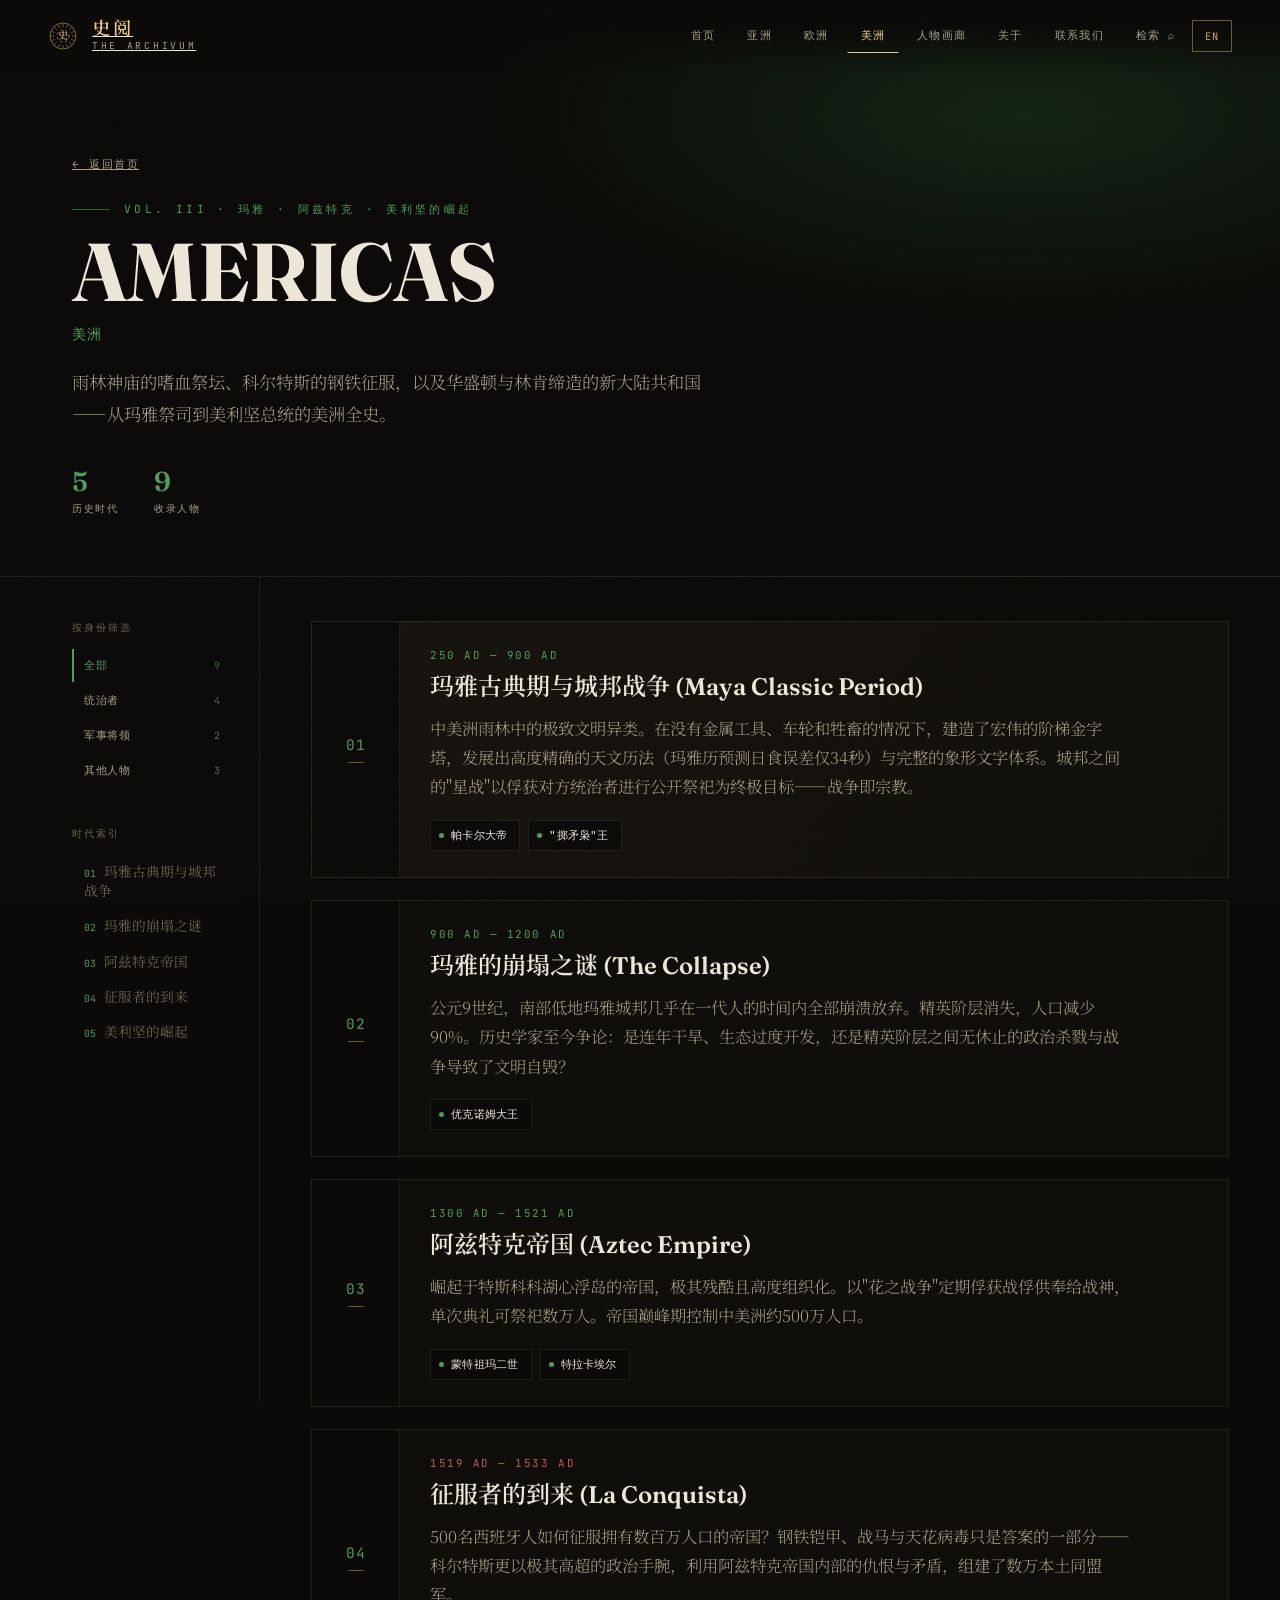
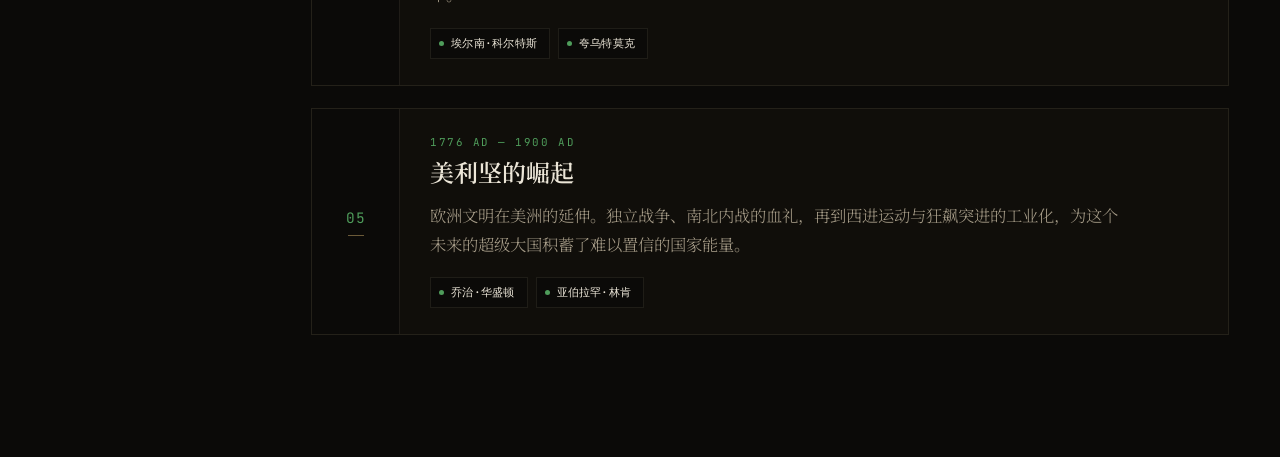
==== americas.html @ 9e614c73 "Initial commit" ====
<!DOCTYPE html>
<html lang="zh-CN">
<head>
<meta charset="UTF-8">
<meta name="viewport" content="width=device-width, initial-scale=1.0">
<title>美洲 AMERICAS — 史阅 THE ARCHIVUM</title>
<meta name="description" content="玛雅、阿兹特克与美利坚崛起的人物编年史。">
<link rel="preconnect" href="https://fonts.googleapis.com">
<link rel="preconnect" href="https://fonts.gstatic.com" crossorigin>
<link href="https://fonts.googleapis.com/css2?family=Fraunces:ital,opsz,wght@0,9..144,300;0,9..144,500;0,9..144,600;0,9..144,700;0,9..144,900;1,9..144,500&family=Noto+Serif+SC:wght@300;400;500;600;700;900&family=JetBrains+Mono:wght@400;500;600&display=swap" rel="stylesheet">
<link rel="stylesheet" href="style.css">
</head>
<body>
<div class="grain" aria-hidden="true"></div>

<header class="topbar">
  <a class="brand" href="index.html" aria-label="返回首页">
    <span class="seal" id="brandSeal"></span>
    <span class="brand-text"><span class="brand-zh">史阅</span><span class="brand-en">THE ARCHIVUM</span></span>
  </a>
  <nav class="topnav">
    <button class="tbtn" data-nav-key="home" data-page="index.html" onclick="location.href='index.html'"><span class="full">首页</span></button>
    <button class="tbtn" data-nav-key="asia" data-page="asia.html" onclick="location.href='asia.html'"><span class="full">亚洲</span></button>
    <button class="tbtn" data-nav-key="europe" data-page="europe.html" onclick="location.href='europe.html'"><span class="full">欧洲</span></button>
    <button class="tbtn" data-nav-key="americas" data-page="americas.html" onclick="location.href='americas.html'"><span class="full">美洲</span></button>
    <button class="tbtn" data-nav-key="gallery" data-page="gallery.html" onclick="location.href='gallery.html'"><span class="full">画廊</span></button>
    <button class="tbtn" data-nav-key="about" data-page="about.html" onclick="location.href='about.html'"><span class="full">关于</span></button>
    <button class="tbtn" data-nav-key="contact" data-page="contact.html" onclick="location.href='contact.html'"><span class="full">联系</span></button>
    <button class="tbtn" id="searchToggle"><span class="full" data-i18n="nav.search">检索</span> ⌕</button>
    <button class="tbtn ghost lang-pill" id="langToggle">EN</button>
  </nav>
</header>

<div class="search-overlay" id="searchOverlay" role="dialog" aria-label="搜索">
  <button class="search-close" id="searchClose" aria-label="关闭搜索">✕</button>
  <div class="search-box">
    <input type="text" class="search-input" id="searchInput" placeholder="搜索时代、人物、朝代……" autocomplete="off">
    <div class="search-hint" data-i18n="search.hint">按名称搜索 3 大区域 · 46 个时代 · 121 位人物</div>
  </div>
  <div class="search-results" id="searchResults"></div>
</div>

<main>
  <div class="civ-hero" id="civHero"></div>
  <div class="civ-body">
    <aside class="civ-sidebar" id="civSidebar"></aside>
    <div class="civ-main" id="civMain"></div>
  </div>
</main>

<div class="scrim" id="scrim"></div>
<div class="drawer" id="eraDrawer" role="dialog" aria-label="时代详情">
  <button class="drawer-close" id="eraDrawerClose">✕</button>
  <div id="eraDrawerContent"></div>
</div>
<div class="drawer" id="personDrawer" role="dialog" aria-label="人物档案">
  <button class="drawer-close" id="personDrawerClose">✕</button>
  <div id="personDrawerContent"></div>
</div>

<script src="data.js"></script>
<script src="common.js"></script>
<script>const REGION_KEY = "americas";</script>
<script src="region.js"></script>
</body>
</html>
---- style.css ----
/* ============================================================
   THE ARCHIVUM · 史阅
   A ledger of empires — design system
   ============================================================ */

:root{
  /* ink & paper */
  --ink:        #0b0a08;
  --ink-2:      #100e0a;
  --ink-3:      #17140f;
  --ink-4:      #1e1a13;
  --line:       rgba(233,214,175,.09);
  --line-strong:rgba(233,214,175,.18);

  /* gold family */
  --gold:       #c9a35f;
  --gold-bright:#eccb84;
  --gold-dim:   #6b5a38;
  --gold-wash:  rgba(201,163,95,.08);

  /* text */
  --bone:       #ece6d8;
  --stone:      #a79d89;
  --stone-dim:  #6c6353;

  /* civilizations (overridden per-scope from data) */
  --civ: var(--gold);
  --civ-soft: rgba(201,163,95,.12);

  /* type */
  --f-display: 'Fraunces', 'Noto Serif SC', serif;
  --f-body: 'Noto Serif SC', 'Fraunces', serif;
  --f-mono: 'JetBrains Mono', monospace;

  --ease: cubic-bezier(.22,1,.36,1);
}

*,*::before,*::after{ box-sizing:border-box; }
html{ scroll-behavior:smooth; }
body{
  margin:0;
  background:var(--ink);
  color:var(--bone);
  font-family:var(--f-body);
  -webkit-font-smoothing:antialiased;
  overflow-x:hidden;
}
h1,h2,h3,h4{ margin:0; font-weight:600; }
p{ margin:0; }
a{ color:inherit; }
button{ font-family:inherit; cursor:pointer; }
ul{ margin:0; padding:0; list-style:none; }
img{ max-width:100%; display:block; }

::selection{ background:var(--gold); color:#1a1508; }

/* scrollbar */
::-webkit-scrollbar{ width:9px; height:9px; }
::-webkit-scrollbar-track{ background:var(--ink); }
::-webkit-scrollbar-thumb{ background:var(--gold-dim); border-radius:0; }
::-webkit-scrollbar-thumb:hover{ background:var(--gold); }

/* focus visibility */
a:focus-visible, button:focus-visible, input:focus-visible, [tabindex]:focus-visible{
  outline:2px solid var(--gold-bright);
  outline-offset:3px;
}

/* film grain */
.grain{
  position:fixed; inset:0; z-index:999; pointer-events:none; opacity:.045; mix-blend-mode:overlay;
  background-image:url("data:image/svg+xml,%3Csvg xmlns='http://www.w3.org/2000/svg' viewBox='0 0 300 300'%3E%3Cfilter id='n'%3E%3CfeTurbulence type='fractalNoise' baseFrequency='0.85' numOctaves='3' stitchTiles='stitch'/%3E%3C/filter%3E%3Crect width='100%25' height='100%25' filter='url(%23n)'/%3E%3C/svg%3E");
}

/* ============================================================
   TOP BAR
   ============================================================ */
.topbar{
  position:fixed; top:0; left:0; right:0; z-index:400;
  display:flex; align-items:center; justify-content:space-between;
  padding:18px clamp(18px,4vw,48px);
  background:linear-gradient(to bottom, rgba(11,10,8,.97) 40%, transparent);
}
.brand{ display:flex; align-items:center; gap:14px; cursor:pointer; background:none; border:none; color:inherit; padding:0; }
.brand-text{ display:flex; flex-direction:column; line-height:1.1; text-align:left; }
.brand-zh{ font-family:var(--f-display); font-size:1.15rem; letter-spacing:.14em; color:var(--gold-bright); font-weight:600; }
.brand-en{ font-family:var(--f-mono); font-size:.6rem; letter-spacing:.28em; color:var(--stone); margin-top:2px; }

.topnav{ display:flex; align-items:center; gap:4px; max-width:76vw; overflow-x:auto; scrollbar-width:none; }
.topnav::-webkit-scrollbar{ display:none; }
.tbtn{
  background:none; border:1px solid transparent; color:var(--stone); white-space:nowrap;
  font-family:var(--f-mono); font-size:.66rem; letter-spacing:.12em;
  padding:9px 13px; transition:.25s var(--ease);
}
.tbtn:hover{ color:var(--bone); border-color:var(--line-strong); }
.tbtn.ghost{ border-color:var(--gold-dim); color:var(--gold); }
.tbtn.ghost:hover{ background:var(--gold); color:#1a1508; border-color:var(--gold); }
.tbtn.active-nav{ color:var(--gold-bright); border-bottom:1px solid var(--gold-bright); }
.lang-pill{
  border:1px solid var(--gold-dim); color:var(--gold); font-family:var(--f-mono);
  font-size:.65rem; letter-spacing:.1em; padding:8px 12px; background:none; transition:.25s;
}
.lang-pill:hover{ background:var(--gold-wash); }

/* ============================================================
   SEAL (signature motif — used as civ icon / era number / portrait)
   ============================================================ */
.seal{ position:relative; display:inline-flex; align-items:center; justify-content:center; flex-shrink:0; }
.seal svg{ display:block; }
.seal-glyph{
  position:absolute; font-family:var(--f-display); font-weight:600; color:inherit;
}

/* ============================================================
   LAYOUT SHELL
   ============================================================ */
#app{ min-height:100vh; }
.view{ display:none; }
.view.active{ display:block; }

/* ============================================================
   HOME — HERO
   ============================================================ */
.hero{
  position:relative; min-height:100vh; display:flex; flex-direction:column; justify-content:center;
  padding:120px clamp(18px,6vw,72px) 60px;
  overflow:hidden;
  border-bottom:1px solid var(--line);
}
.hero::before{ /* ledger hairlines */
  content:''; position:absolute; inset:0; pointer-events:none; opacity:.5;
  background-image:repeating-linear-gradient(to bottom, transparent 0 55px, var(--line) 55px 56px);
  -webkit-mask-image:linear-gradient(to bottom, transparent, black 30%, black 70%, transparent);
          mask-image:linear-gradient(to bottom, transparent, black 30%, black 70%, transparent);
}
.hero-astrolabe{
  position:absolute; right:clamp(-180px,-6vw,-40px); top:50%; transform:translateY(-50%);
  width:min(60vw,720px); height:min(60vw,720px); opacity:.55; pointer-events:none;
}
.hero-astrolabe svg{ width:100%; height:100%; animation:spin 140s linear infinite; }
@keyframes spin{ to{ transform:rotate(360deg); } }

.hero-eyebrow{
  font-family:var(--f-mono); font-size:.72rem; letter-spacing:.32em; color:var(--gold);
  display:flex; align-items:center; gap:16px; margin-bottom:22px;
  opacity:0; animation:riseIn .8s var(--ease) .1s forwards;
}
.hero-eyebrow::before{ content:''; width:44px; height:1px; background:var(--gold-dim); }

.hero-title{
  font-family:var(--f-display); font-weight:700; color:var(--bone);
  font-size:clamp(3rem,9vw,7.2rem); line-height:.92; letter-spacing:-.01em;
  opacity:0; animation:riseIn .9s var(--ease) .22s forwards;
}
.hero-title em{ font-style:normal; color:var(--gold-bright); }
.hero-title .zh{ font-family:var(--f-body); display:block; font-size:clamp(1.8rem,4.4vw,3.2rem); font-weight:700; margin-top:10px; color:var(--stone); letter-spacing:.08em; }

.hero-desc{
  max-width:560px; margin-top:28px; font-size:1.15rem; line-height:1.85; color:var(--stone);
  font-weight:300; opacity:0; animation:riseIn .9s var(--ease) .36s forwards;
}
.hero-actions{ margin-top:38px; display:flex; align-items:center; gap:26px; opacity:0; animation:riseIn .9s var(--ease) .5s forwards; }
.btn-primary{
  font-family:var(--f-mono); font-size:.72rem; letter-spacing:.16em; color:#1a1508;
  background:var(--gold); border:1px solid var(--gold); padding:15px 30px; transition:.3s var(--ease);
}
.btn-primary:hover{ background:var(--gold-bright); border-color:var(--gold-bright); transform:translateY(-2px); }
.link-scroll{ font-family:var(--f-mono); font-size:.72rem; letter-spacing:.12em; color:var(--stone); display:flex; align-items:center; gap:10px; background:none; border:none; }
.link-scroll:hover{ color:var(--gold); }
.link-scroll .arrow{ display:inline-block; transition:.3s; }
.link-scroll:hover .arrow{ transform:translateX(4px); }

@keyframes riseIn{ from{ opacity:0; transform:translateY(16px); } to{ opacity:1; transform:translateY(0); } }

/* ledger stats strip */
.stats-strip{
  display:grid; grid-template-columns:repeat(4,1fr);
  border-top:1px solid var(--line); border-bottom:1px solid var(--line);
}
.stat-cell{
  padding:30px clamp(16px,3vw,36px); border-right:1px solid var(--line);
  display:flex; flex-direction:column; gap:6px;
}
.stat-cell:last-child{ border-right:none; }
.stat-num{ font-family:var(--f-display); font-size:clamp(1.8rem,3vw,2.6rem); color:var(--gold-bright); font-weight:600; }
.stat-label{ font-family:var(--f-mono); font-size:.62rem; letter-spacing:.2em; color:var(--stone); }

/* ============================================================
   HOME — CIVILIZATION ARCHIVE (bento grid)
   ============================================================ */
.section{ padding:88px clamp(18px,6vw,72px); }
.section-head{ display:flex; align-items:flex-end; justify-content:space-between; gap:24px; margin-bottom:44px; flex-wrap:wrap; }
.section-eyebrow{ font-family:var(--f-mono); font-size:.68rem; letter-spacing:.28em; color:var(--gold); display:flex; align-items:center; gap:14px; margin-bottom:12px; }
.section-eyebrow::before{ content:''; width:32px; height:1px; background:var(--gold-dim); }
.section-title{ font-family:var(--f-display); font-size:clamp(1.8rem,3.4vw,2.8rem); color:var(--bone); font-weight:600; }
.section-note{ font-size:1rem; color:var(--stone); max-width:360px; line-height:1.7; }

.civ-grid{
  display:grid; grid-template-columns:repeat(6,1fr); gap:2px;
  background:var(--line);
  border:1px solid var(--line);
}
.civ-card{
  position:relative; grid-column:span 3; min-height:340px; background:var(--ink-2);
  padding:34px; display:flex; flex-direction:column; justify-content:flex-end;
  overflow:hidden; text-align:left; border:none; color:inherit;
  transition:.5s var(--ease);
}
.civ-card.big{ grid-column:span 4; min-height:420px; }
.civ-card.small{ grid-column:span 2; min-height:420px; }
.civ-card.full{ grid-column:span 6; min-height:260px; }
@media (min-width:900px){
  .civ-card:hover{ background:var(--ink-3); }
}
.civ-card-tex{
  position:absolute; inset:0;
  background:
    radial-gradient(ellipse 80% 60% at 85% 0%, var(--civ-soft), transparent 60%),
    linear-gradient(200deg, var(--civ-soft), transparent 55%);
  opacity:.9; transition:.6s var(--ease);
}
.civ-card:hover .civ-card-tex{ opacity:1.4; }
.civ-card-glyph{
  position:absolute; top:26px; right:30px; font-family:var(--f-display); font-size:5.5rem;
  color:var(--civ); opacity:.16; line-height:1; transition:.5s var(--ease);
}
.civ-card:hover .civ-card-glyph{ opacity:.3; transform:translateY(-4px); }
.civ-card-index{ font-family:var(--f-mono); font-size:.68rem; letter-spacing:.2em; color:var(--civ); margin-bottom:14px; position:relative; z-index:2; }
.civ-card-title{ position:relative; z-index:2; font-family:var(--f-display); font-size:clamp(1.5rem,2.4vw,2.1rem); color:var(--bone); font-weight:700; margin-bottom:8px; }
.civ-card-sub{ position:relative; z-index:2; font-family:var(--f-mono); font-size:.68rem; letter-spacing:.1em; color:var(--civ); margin-bottom:14px; }
.civ-card-desc{ position:relative; z-index:2; font-size:.98rem; line-height:1.7; color:var(--stone); max-width:400px; margin-bottom:18px; }
.civ-card-foot{ position:relative; z-index:2; display:flex; align-items:center; justify-content:space-between; font-family:var(--f-mono); font-size:.65rem; letter-spacing:.14em; color:var(--stone-dim); border-top:1px solid var(--line); padding-top:14px; }
.civ-card-foot .go{ color:var(--civ); }

/* ============================================================
   HOME — TIMELINE RAIL
   ============================================================ */
.rail-wrap{ position:relative; }
.rail{
  display:flex; gap:2px; overflow-x:auto; scroll-snap-type:x proximity; padding-bottom:18px;
  scrollbar-width:thin;
}
.rail-item{
  scroll-snap-align:start; flex:0 0 260px; background:var(--ink-2); border:1px solid var(--line);
  padding:22px 22px 24px; cursor:pointer; transition:.3s var(--ease); border-top:2px solid var(--civ);
}
.rail-item:hover{ background:var(--ink-3); transform:translateY(-3px); }
.rail-date{ font-family:var(--f-mono); font-size:.64rem; letter-spacing:.14em; color:var(--civ); margin-bottom:10px; }
.rail-name{ font-family:var(--f-display); font-size:1.15rem; color:var(--bone); font-weight:600; line-height:1.3; margin-bottom:8px; }
.rail-civ{ font-family:var(--f-mono); font-size:.62rem; letter-spacing:.1em; color:var(--stone-dim); }

/* ============================================================
   CIVILIZATION VIEW
   ============================================================ */
.civ-hero{
  position:relative; padding:150px clamp(18px,6vw,72px) 60px; overflow:hidden;
  background:
    radial-gradient(ellipse 70% 60% at 80% 20%, var(--civ-soft), transparent 60%),
    var(--ink);
  border-bottom:1px solid var(--line);
}
.back-link{
  display:inline-flex; align-items:center; gap:10px; font-family:var(--f-mono);
  font-size:.68rem; letter-spacing:.14em; color:var(--stone); background:none; border:none;
  margin-bottom:30px; transition:.25s;
}
.back-link:hover{ color:var(--civ); }
.civ-hero-eyebrow{ font-family:var(--f-mono); font-size:.7rem; letter-spacing:.3em; color:var(--civ); display:flex; align-items:center; gap:14px; margin-bottom:16px; }
.civ-hero-eyebrow::before{ content:''; width:38px; height:1px; background:var(--civ); opacity:.6; }
.civ-hero-title{ font-family:var(--f-display); font-size:clamp(2.6rem,6.4vw,5.2rem); color:var(--bone); font-weight:700; line-height:.95; max-width:900px; }
.civ-hero-sub{ font-family:var(--f-mono); font-size:.85rem; letter-spacing:.08em; color:var(--civ); margin-top:14px; }
.civ-hero-desc{ max-width:640px; margin-top:22px; font-size:1.08rem; line-height:1.85; color:var(--stone); font-weight:300; }
.civ-hero-stats{ display:flex; gap:36px; margin-top:34px; flex-wrap:wrap; }
.chs-item{ display:flex; flex-direction:column; gap:4px; }
.chs-num{ font-family:var(--f-display); font-size:1.7rem; color:var(--civ); font-weight:600; }
.chs-label{ font-family:var(--f-mono); font-size:.6rem; letter-spacing:.16em; color:var(--stone); }

/* body: sidebar + main */
.civ-body{ display:grid; grid-template-columns:260px 1fr; gap:0; align-items:start; }
.civ-sidebar{
  position:sticky; top:76px; padding:44px 28px 60px clamp(18px,6vw,72px);
  border-right:1px solid var(--line); height:calc(100vh - 76px); overflow-y:auto;
}
.sb-label{ font-family:var(--f-mono); font-size:.6rem; letter-spacing:.22em; color:var(--stone-dim); margin-bottom:14px; }
.sb-switch{ display:flex; flex-direction:column; gap:4px; margin-bottom:40px; }
.sb-switch-item{
  display:flex; align-items:center; gap:12px; padding:10px 10px; background:none; border:none; color:var(--stone);
  font-family:var(--f-mono); font-size:.72rem; letter-spacing:.06em; text-align:left; transition:.2s; border-left:2px solid transparent;
}
.sb-switch-item:hover{ color:var(--bone); background:var(--ink-2); }
.sb-switch-item.active{ color:var(--civ); border-left-color:var(--civ); background:var(--ink-2); }
.sb-switch-glyph{ font-family:var(--f-display); font-size:1rem; width:18px; text-align:center; }

.sb-filters{ display:flex; flex-direction:column; gap:2px; margin-bottom:40px; }
.sb-filter{
  display:flex; align-items:center; justify-content:space-between; gap:8px;
  padding:9px 10px; background:none; border:none; color:var(--stone); font-family:var(--f-mono);
  font-size:.68rem; letter-spacing:.05em; text-align:left; transition:.2s; border-left:2px solid transparent;
}
.sb-filter:hover{ color:var(--bone); }
.sb-filter.active{ color:var(--civ); border-left-color:var(--civ); }
.sb-filter-count{ opacity:.6; font-size:.62rem; }

.sb-index{ display:flex; flex-direction:column; gap:2px; }
.sb-index-item{
  display:block; width:100%; text-align:left; background:none; border:none; color:var(--stone-dim);
  font-family:var(--f-body); font-size:.86rem; padding:7px 10px; line-height:1.4; transition:.2s; border-left:2px solid transparent;
}
.sb-index-item:hover{ color:var(--bone); border-left-color:var(--line-strong); }
.sb-index-item .n{ font-family:var(--f-mono); font-size:.62rem; color:var(--civ); margin-right:8px; }

.civ-main{ padding:44px clamp(18px,4vw,56px) 100px; min-width:0; }

/* mobile filter row (hidden on desktop) */
.mobile-filters{ display:none; }

/* ============================================================
   ERA FOLIO CARDS
   ============================================================ */
.era-folio{
  border:1px solid var(--line); background:var(--ink-2); margin-bottom:22px; cursor:pointer;
  transition:.35s var(--ease); position:relative; overflow:hidden;
}
.era-folio:hover{ border-color:var(--civ); background:var(--ink-3); }
.era-folio.hero-era{ background:linear-gradient(120deg, var(--ink-3), var(--ink-2)); }
.folio-inner{ display:flex; gap:0; }
.folio-num{
  flex:0 0 88px; display:flex; align-items:center; justify-content:center; flex-direction:column; gap:8px;
  border-right:1px solid var(--line); padding:24px 10px; background:var(--ink);
}
.folio-num .idx{ font-family:var(--f-mono); font-size:.9rem; color:var(--civ); letter-spacing:.05em; }
.folio-num .tick{ width:16px; height:1px; background:var(--gold-dim); }
.folio-body{ flex:1; padding:26px 30px; min-width:0; }
.folio-date{ font-family:var(--f-mono); font-size:.68rem; letter-spacing:.14em; color:var(--civ); margin-bottom:10px; }
.folio-name{ font-family:var(--f-display); font-size:1.5rem; color:var(--bone); font-weight:600; line-height:1.25; margin-bottom:12px; }
.folio-text{ font-size:1.02rem; line-height:1.8; color:var(--stone); font-weight:300; margin-bottom:18px; max-width:78ch; }
.folio-roster{ display:flex; flex-wrap:wrap; gap:8px; }
.roster-pill{
  font-family:var(--f-mono); font-size:.7rem; letter-spacing:.02em; color:var(--bone);
  background:var(--ink); border:1px solid var(--line); padding:7px 12px 7px 8px; display:flex; align-items:center; gap:7px;
  transition:.2s;
}
.roster-pill:hover{ border-color:var(--civ); color:var(--civ); }
.roster-pill .dot{ width:5px; height:5px; border-radius:50%; background:var(--civ); flex-shrink:0; }
.folio-more{ font-family:var(--f-mono); font-size:.68rem; color:var(--stone-dim); align-self:center; padding:7px 4px; }
.folio-open{
  position:absolute; bottom:20px; right:26px; font-family:var(--f-mono); font-size:.6rem; letter-spacing:.16em;
  color:var(--civ); opacity:0; transition:.25s;
}
.era-folio:hover .folio-open{ opacity:1; }
.blood-flag{ color:#c65a4a !important; }

/* ============================================================
   SCRIM + DRAWERS
   ============================================================ */
.scrim{
  position:fixed; inset:0; background:rgba(5,4,3,.7); backdrop-filter:blur(2px);
  z-index:700; opacity:0; pointer-events:none; transition:opacity .35s;
}
.scrim.active{ opacity:1; pointer-events:all; }

.drawer{
  position:fixed; top:0; right:0; bottom:0; width:min(680px,100%);
  background:var(--ink-2); border-left:1px solid var(--line-strong);
  z-index:800; transform:translateX(100%); transition:transform .45s var(--ease);
  overflow-y:auto;
}
.drawer.active{ transform:translateX(0); }
.drawer-close{
  position:sticky; top:0; z-index:5; float:right; margin:18px 18px 0 0;
  width:42px; height:42px; border-radius:50%; background:var(--ink); border:1px solid var(--line-strong);
  color:var(--stone); font-size:1.1rem; display:flex; align-items:center; justify-content:center; transition:.2s;
}
.drawer-close:hover{ background:var(--civ); color:#1a1508; border-color:var(--civ); }

/* era drawer content */
.ed-hero{ padding:70px 44px 30px; border-bottom:1px solid var(--line); background:linear-gradient(160deg, var(--civ-soft), transparent 60%); }
.ed-eyebrow{ font-family:var(--f-mono); font-size:.66rem; letter-spacing:.24em; color:var(--civ); margin-bottom:12px; }
.ed-title{ font-family:var(--f-display); font-size:clamp(1.7rem,3.2vw,2.4rem); color:var(--bone); font-weight:700; line-height:1.15; margin-bottom:10px; }
.ed-date{ font-family:var(--f-mono); font-size:.78rem; color:var(--stone); letter-spacing:.06em; }
.ed-body{ padding:34px 44px 60px; }
.ed-desc{ font-size:1.08rem; line-height:1.9; color:var(--bone); font-weight:300; margin-bottom:36px; }
.ed-section-label{ font-family:var(--f-mono); font-size:.62rem; letter-spacing:.22em; color:var(--stone-dim); margin-bottom:18px; display:flex; align-items:center; gap:12px; }
.ed-section-label::after{ content:''; flex:1; height:1px; background:var(--line); }
.ed-figures{ display:grid; grid-template-columns:1fr; gap:2px; background:var(--line); border:1px solid var(--line); }
.ed-fig-card{
  background:var(--ink); padding:20px 22px; cursor:pointer; transition:.2s; display:flex; gap:16px; align-items:flex-start;
}
.ed-fig-card:hover{ background:var(--ink-3); }
.ed-fig-name{ font-family:var(--f-display); font-size:1.08rem; color:var(--bone); font-weight:600; margin-bottom:2px; }
.ed-fig-en{ font-family:var(--f-mono); font-size:.68rem; color:var(--civ); letter-spacing:.04em; margin-bottom:8px; }
.ed-fig-desc{ font-size:.92rem; line-height:1.65; color:var(--stone); }
.ed-fig-stars{ margin-top:8px; font-size:.78rem; color:var(--civ); letter-spacing:2px; }

/* ============================================================
   PERSON DRAWER
   ============================================================ */
.pd-hero{ padding:70px 44px 34px; border-bottom:1px solid var(--line); background:linear-gradient(160deg, var(--civ-soft), transparent 65%); display:flex; gap:26px; align-items:flex-start; }
.pd-seal-wrap{ flex-shrink:0; }
.pd-heading{ min-width:0; }
.pd-eyebrow{ font-family:var(--f-mono); font-size:.62rem; letter-spacing:.24em; color:var(--civ); margin-bottom:10px; }
.pd-name{ font-family:var(--f-display); font-size:clamp(1.7rem,3vw,2.3rem); font-weight:700; line-height:1.1; margin-bottom:6px; }
.pd-en{ font-family:var(--f-mono); font-size:.82rem; color:var(--stone); margin-bottom:10px; }
.pd-era{ font-size:.92rem; color:var(--stone); margin-bottom:12px; }
.pd-stars{ font-size:1rem; letter-spacing:3px; margin-bottom:12px; }
.pd-badge{ display:inline-block; font-family:var(--f-mono); font-size:.66rem; letter-spacing:.08em; padding:6px 14px; border:1px solid currentColor; }

.pd-body{ padding:36px 44px 60px; }
.pd-bio{ font-size:1.06rem; line-height:1.95; color:var(--bone); font-weight:300; margin-bottom:40px; }
.pd-section-label{ font-family:var(--f-mono); font-size:.62rem; letter-spacing:.22em; color:var(--stone-dim); margin-bottom:20px; display:flex; align-items:center; gap:12px; }
.pd-section-label::after{ content:''; flex:1; height:1px; background:var(--line); }

.pd-events{ display:flex; flex-direction:column; margin-bottom:40px; }
.pd-event{ display:flex; gap:24px; padding:16px 0; border-bottom:1px solid var(--line); }
.pd-event:first-child{ padding-top:0; }
.pd-event-year{ font-family:var(--f-mono); font-size:.78rem; letter-spacing:.04em; min-width:110px; flex-shrink:0; padding-top:2px; }
.pd-event-desc{ font-size:.98rem; line-height:1.7; color:var(--stone); }

.pd-quote{ padding:28px 32px; border-left:3px solid currentColor; background:rgba(255,255,255,.02); }
.pd-quote-text{ font-family:var(--f-display); font-style:italic; font-size:1.28rem; line-height:1.6; color:var(--bone); margin-bottom:12px; }
.pd-quote-attr{ font-family:var(--f-mono); font-size:.66rem; letter-spacing:.14em; color:var(--stone-dim); }

/* ============================================================
   SEARCH OVERLAY
   ============================================================ */
.search-overlay{
  position:fixed; inset:0; z-index:900; background:rgba(6,5,4,.96);
  display:flex; flex-direction:column; align-items:center;
  padding:110px 20px 40px; opacity:0; pointer-events:none; transition:opacity .3s;
}
.search-overlay.active{ opacity:1; pointer-events:all; }
.search-box{ width:100%; max-width:720px; }
.search-input{
  width:100%; background:none; border:none; border-bottom:1px solid var(--line-strong);
  color:var(--bone); font-family:var(--f-display); font-size:clamp(1.4rem,3vw,2.2rem); font-weight:500;
  padding:14px 4px; outline:none;
}
.search-input::placeholder{ color:var(--stone-dim); }
.search-hint{ font-family:var(--f-mono); font-size:.65rem; letter-spacing:.14em; color:var(--stone-dim); margin-top:14px; }
.search-close{
  position:absolute; top:22px; right:clamp(18px,4vw,48px); width:44px; height:44px; border-radius:50%;
  background:none; border:1px solid var(--line-strong); color:var(--stone); font-size:1.1rem; transition:.2s;
}
.search-close:hover{ color:var(--gold); border-color:var(--gold); }
.search-results{ width:100%; max-width:720px; margin-top:30px; max-height:60vh; overflow-y:auto; }
.sr-group-label{ font-family:var(--f-mono); font-size:.6rem; letter-spacing:.2em; color:var(--stone-dim); margin:22px 0 10px; }
.sr-item{
  display:flex; align-items:center; justify-content:space-between; gap:14px; width:100%; text-align:left;
  background:none; border:none; border-bottom:1px solid var(--line); color:var(--bone); padding:14px 6px; transition:.2s;
}
.sr-item:hover{ background:var(--ink-2); padding-left:16px; }
.sr-item-name{ font-family:var(--f-display); font-size:1.05rem; }
.sr-item-meta{ font-family:var(--f-mono); font-size:.64rem; letter-spacing:.08em; color:var(--stone-dim); flex-shrink:0; }
.search-empty{ text-align:center; color:var(--stone-dim); font-family:var(--f-mono); font-size:.75rem; margin-top:40px; letter-spacing:.06em; }

/* ============================================================
   HOME — UTILITY ROW (Gallery / About / Contact)
   ============================================================ */
.util-grid{ display:grid; grid-template-columns:repeat(3,1fr); gap:2px; background:var(--line); border:1px solid var(--line); }
.util-card{
  background:var(--ink-2); padding:30px 28px; text-decoration:none; color:inherit;
  display:flex; flex-direction:column; gap:10px; transition:.3s var(--ease); position:relative;
}
.util-card:hover{ background:var(--ink-3); }
.util-glyph{ font-family:var(--f-display); font-size:1.8rem; color:var(--gold); }
.util-title{ font-family:var(--f-display); font-size:1.15rem; font-weight:600; color:var(--bone); }
.util-desc{ font-size:.9rem; color:var(--stone); line-height:1.6; }
.util-go{ font-family:var(--f-mono); font-size:.7rem; color:var(--gold); margin-top:auto; opacity:0; transition:.25s; }
.util-card:hover .util-go{ opacity:1; transform:translateX(4px); }

/* ============================================================
   GALLERY PAGE
   ============================================================ */
.gallery-controls{ display:flex; flex-wrap:wrap; gap:36px; margin-bottom:36px; }
.gal-filter-group{ display:flex; flex-direction:column; gap:10px; }
.gal-filter-group .sb-label{ margin-bottom:0; }
.gal-filter-row{ display:flex; flex-wrap:wrap; gap:6px; }
.gal-filter-row .sb-filter{ border:1px solid var(--line); border-left:1px solid var(--line); padding:7px 14px; }
.gal-filter-row .sb-filter.active{ border-color:var(--gold); color:var(--gold); }
.gal-count{ font-family:var(--f-mono); font-size:.7rem; letter-spacing:.1em; color:var(--stone-dim); margin-bottom:22px; }
.gal-grid{ display:grid; grid-template-columns:repeat(auto-fill, minmax(190px,1fr)); gap:2px; background:var(--line); border:1px solid var(--line); }
.gal-card{
  background:var(--ink-2); border:none; color:inherit; padding:26px 18px; text-align:center;
  display:flex; flex-direction:column; align-items:center; gap:10px; transition:.25s var(--ease); cursor:pointer;
}
.gal-card:hover{ background:var(--ink-3); transform:translateY(-3px); }
.gal-name{ font-family:var(--f-display); font-size:1rem; font-weight:600; color:var(--bone); }
.gal-en{ font-family:var(--f-mono); font-size:.62rem; color:var(--stone); letter-spacing:.03em; }
.gal-meta{ font-family:var(--f-mono); font-size:.62rem; color:var(--civ); letter-spacing:.08em; }
.gal-stars{ font-size:.75rem; letter-spacing:1px; }

/* ============================================================
   ABOUT PAGE
   ============================================================ */
.about-hero{ padding:150px clamp(18px,6vw,72px) 50px; border-bottom:1px solid var(--line); max-width:900px; }
.about-body{ padding:60px clamp(18px,6vw,72px) 100px; max-width:820px; }
.about-block{ margin-bottom:48px; }
.about-block h3{ font-family:var(--f-display); font-size:1.5rem; color:var(--gold-bright); font-weight:600; margin-bottom:16px; }
.about-block p{ font-size:1.06rem; line-height:1.95; color:var(--stone); font-weight:300; margin-bottom:14px; }
.about-block p strong{ color:var(--bone); font-weight:600; }
.about-list{ display:flex; flex-direction:column; gap:10px; margin-top:16px; }
.about-list li{ font-size:1rem; line-height:1.8; color:var(--stone); padding-left:22px; position:relative; }
.about-list li::before{ content:'—'; position:absolute; left:0; color:var(--gold-dim); }

/* ============================================================
   CONTACT PAGE
   ============================================================ */
.contact-wrap{ padding:150px clamp(18px,6vw,72px) 100px; display:grid; grid-template-columns:1fr 1.3fr; gap:60px; }
.contact-info h3{ font-family:var(--f-display); font-size:1.3rem; color:var(--bone); margin-bottom:14px; }
.contact-info p{ font-size:1rem; line-height:1.85; color:var(--stone); margin-bottom:18px; font-weight:300; }
.contact-info .clink{ display:block; font-family:var(--f-mono); font-size:.85rem; color:var(--gold); margin-bottom:10px; text-decoration:none; }
.contact-info .clink:hover{ color:var(--gold-bright); }

.field-group{ margin-bottom:22px; }
.field-label{ display:block; font-family:var(--f-mono); font-size:.66rem; letter-spacing:.14em; color:var(--stone); margin-bottom:10px; }
.field-input, .field-textarea, .field-select{
  width:100%; background:var(--ink-2); border:1px solid var(--line-strong); color:var(--bone);
  font-family:var(--f-body); font-size:1rem; padding:13px 14px; transition:.2s;
}
.field-input:focus, .field-textarea:focus, .field-select:focus{ outline:none; border-color:var(--gold); }
.field-textarea{ min-height:150px; resize:vertical; }
.field-row{ display:flex; gap:16px; }
.field-row .field-group{ flex:1; }
.contact-submit-row{ display:flex; align-items:center; gap:20px; margin-top:8px; }
.form-note{ font-size:.82rem; color:var(--stone-dim); margin-top:16px; line-height:1.6; }
.form-success{ display:none; padding:16px 20px; border:1px solid var(--gold-dim); background:var(--gold-wash); color:var(--gold-bright); font-size:.92rem; margin-top:18px; }
.form-success.active{ display:block; }

@media (max-width:820px){
  .util-grid{ grid-template-columns:1fr; }
  .contact-wrap{ grid-template-columns:1fr; }
}

/* ============================================================
   FOOTER
   ============================================================ */
.site-footer{
  padding:50px clamp(18px,6vw,72px); border-top:1px solid var(--line);
  display:flex; justify-content:space-between; flex-wrap:wrap; gap:16px;
  font-family:var(--f-mono); font-size:.65rem; letter-spacing:.1em; color:var(--stone-dim);
}

/* ============================================================
   RESPONSIVE
   ============================================================ */
@media (max-width:980px){
  .civ-body{ grid-template-columns:1fr; }
  .civ-sidebar{ position:relative; top:0; height:auto; border-right:none; border-bottom:1px solid var(--line);
    padding:28px clamp(18px,6vw,40px); display:flex; flex-direction:column; }
  .sb-switch{ flex-direction:row; overflow-x:auto; margin-bottom:22px; gap:8px; }
  .sb-switch-item{ flex-shrink:0; border-left:none; border-bottom:2px solid transparent; }
  .sb-switch-item.active{ border-left:none; border-bottom-color:var(--civ); }
  .sb-filters{ flex-direction:row; overflow-x:auto; margin-bottom:0; gap:8px; }
  .sb-filter{ flex-shrink:0; border-left:none; border-bottom:2px solid transparent; white-space:nowrap; }
  .sb-filter.active{ border-left:none; border-bottom-color:var(--civ); }
  .sb-index{ display:none; }
  .stats-strip{ grid-template-columns:repeat(2,1fr); }
  .stat-cell:nth-child(2){ border-right:none; }
}
@media (max-width:760px){
  .civ-grid{ grid-template-columns:1fr; }
  .civ-card, .civ-card.big, .civ-card.small{ grid-column:span 1; min-height:280px; }
  .folio-inner{ flex-direction:column; }
  .folio-num{ flex-direction:row; border-right:none; border-bottom:1px solid var(--line); justify-content:flex-start; padding:12px 20px; }
  .pd-hero, .ed-hero{ padding-left:24px; padding-right:24px; }
  .pd-body, .ed-body{ padding-left:24px; padding-right:24px; }
  .pd-hero{ flex-direction:column; }
  .topnav .tbtn span.full{ display:none; }
}
@media (max-width:520px){
  .hero{ padding-top:110px; }
  .hero-astrolabe{ opacity:.3; }
}

@media (prefers-reduced-motion:reduce){
  *{ animation-duration:.001ms !important; animation-iteration-count:1 !important; transition-duration:.001ms !important; scroll-behavior:auto !important; }
}

/* utility */
.hidden{ display:none !important; }
body.lock{ overflow:hidden; }
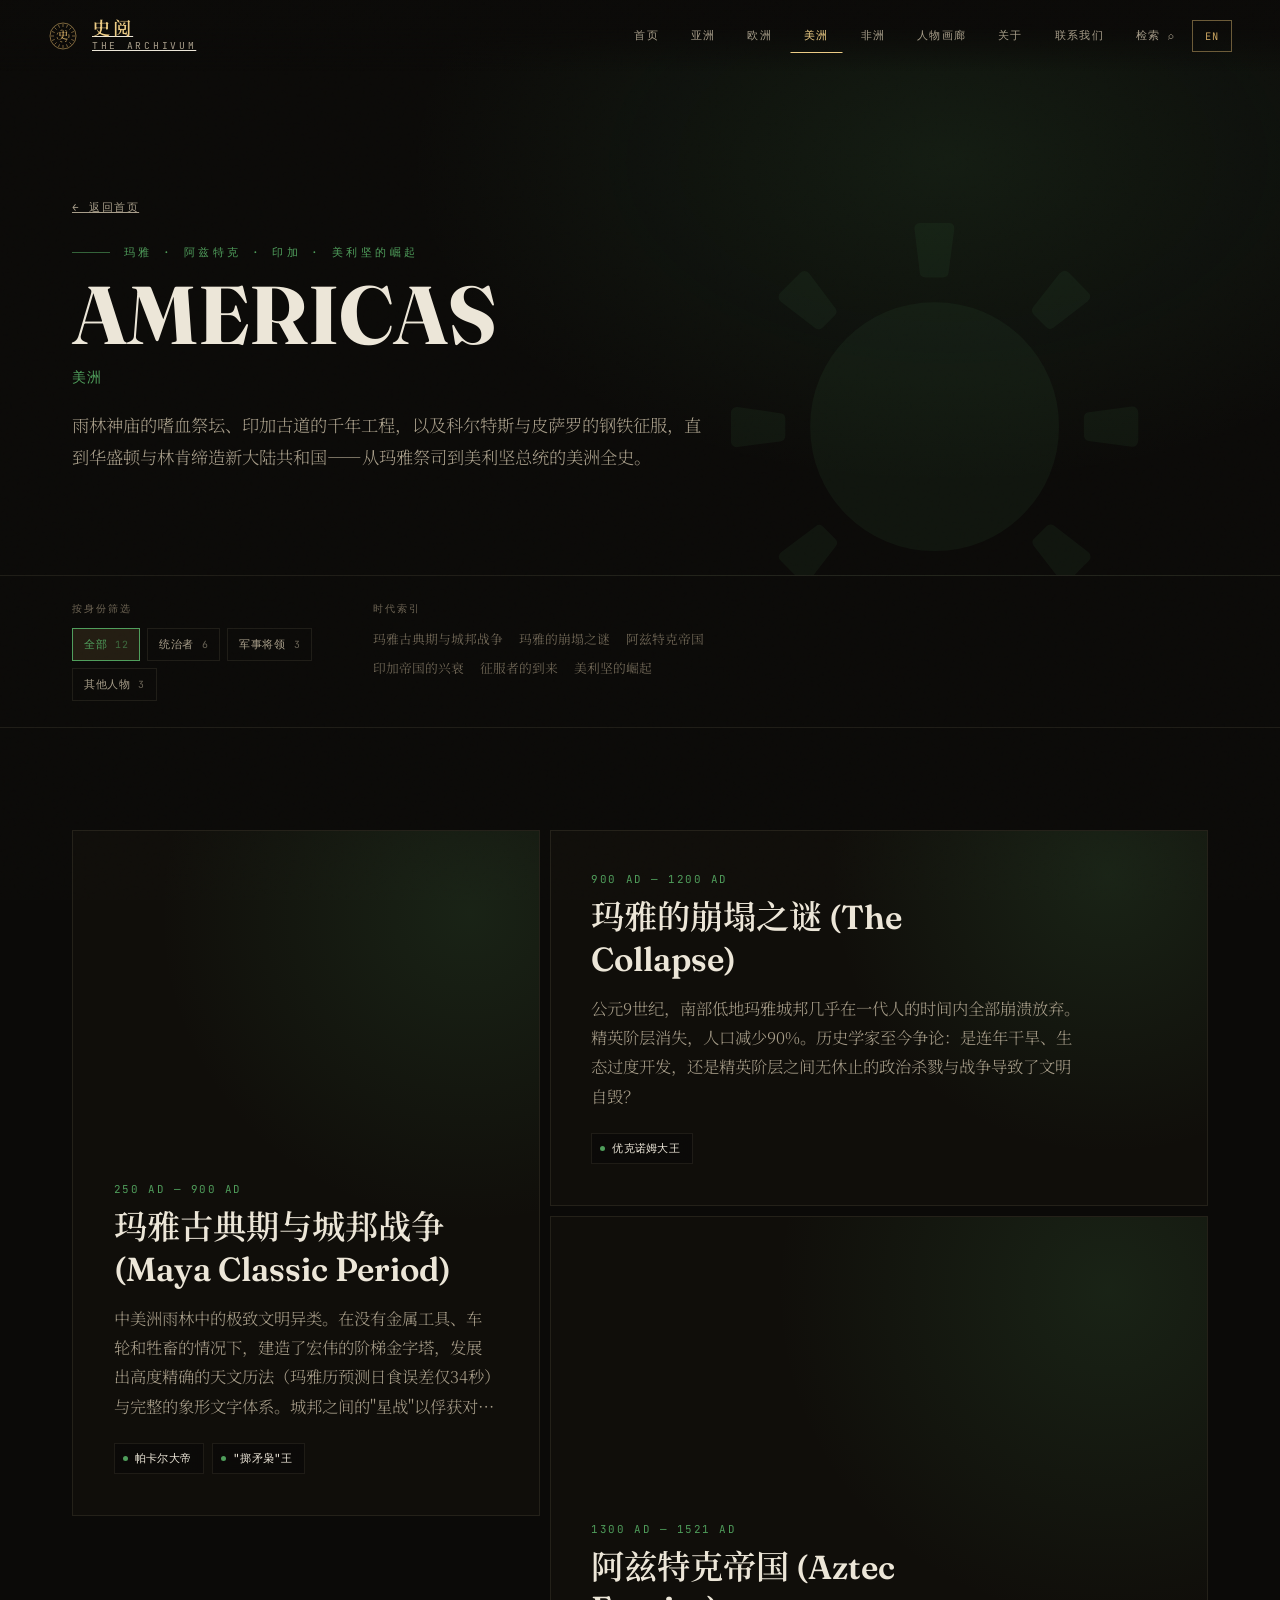
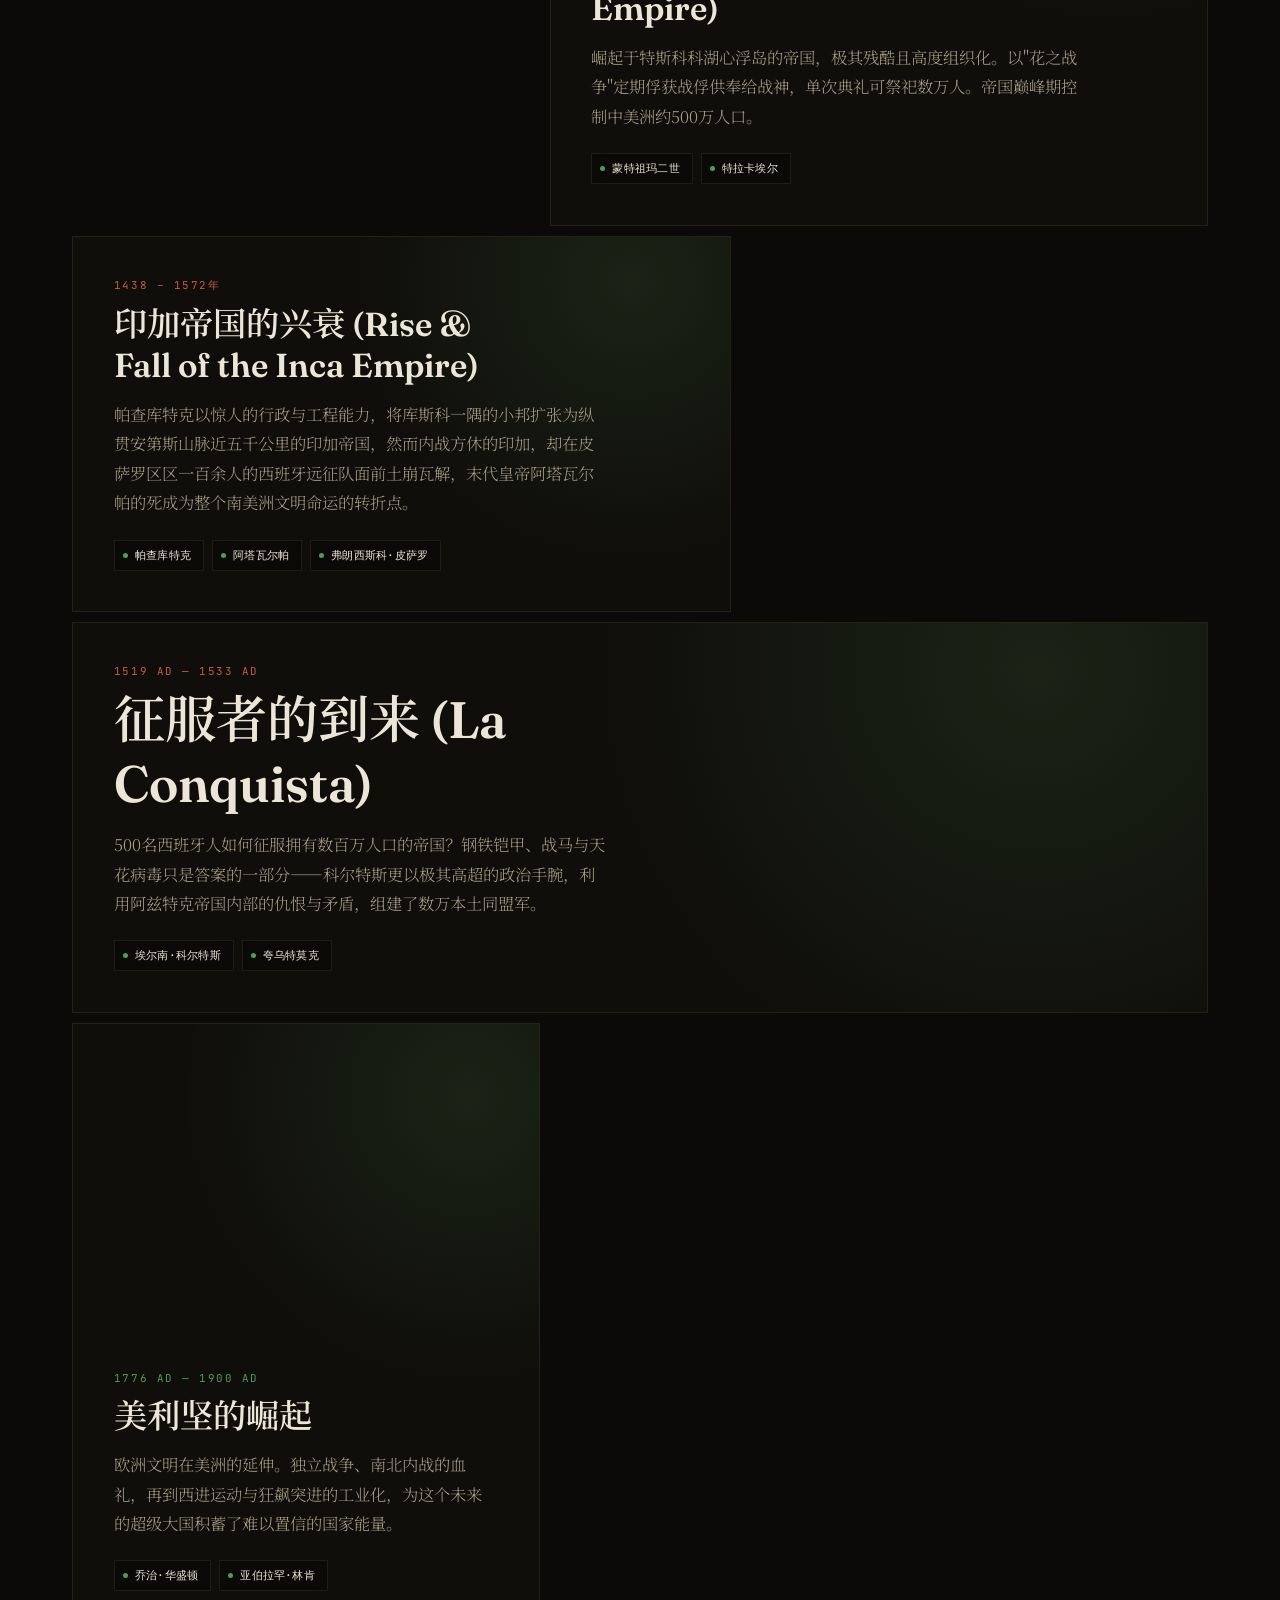
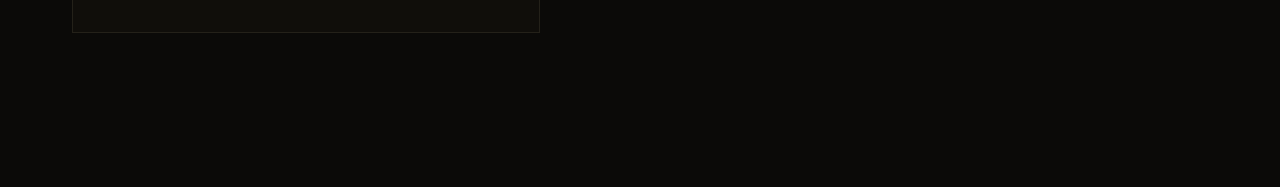
==== commit 35e8254c: "Add Africa archive and redesign regional layouts" ====
--- a/americas.html
+++ b/americas.html
@@ -23,6 +23,7 @@
     <button class="tbtn" data-nav-key="asia" data-page="asia.html" onclick="location.href='asia.html'"><span class="full">亚洲</span></button>
     <button class="tbtn" data-nav-key="europe" data-page="europe.html" onclick="location.href='europe.html'"><span class="full">欧洲</span></button>
     <button class="tbtn" data-nav-key="americas" data-page="americas.html" onclick="location.href='americas.html'"><span class="full">美洲</span></button>
+    <button class="tbtn" data-nav-key="africa" data-page="africa.html" onclick="location.href='africa.html'"><span class="full">非洲</span></button>
     <button class="tbtn" data-nav-key="gallery" data-page="gallery.html" onclick="location.href='gallery.html'"><span class="full">画廊</span></button>
     <button class="tbtn" data-nav-key="about" data-page="about.html" onclick="location.href='about.html'"><span class="full">关于</span></button>
     <button class="tbtn" data-nav-key="contact" data-page="contact.html" onclick="location.href='contact.html'"><span class="full">联系</span></button>
--- a/style.css
+++ b/style.css
@@ -350,6 +350,90 @@
 }
 .era-folio:hover .folio-open{ opacity:1; }
 .blood-flag{ color:#c65a4a !important; }
+
+/* ============================================================
+   REGIONAL ARCHIVE REDESIGN
+   ============================================================ */
+.region-hero{
+  min-height:64dvh; display:flex; flex-direction:column; justify-content:flex-end;
+  padding-bottom:clamp(56px,8vw,108px); isolation:isolate;
+}
+.region-hero > *:not(.region-hero-mark){ position:relative; z-index:2; }
+.region-hero-mark{
+  position:absolute; right:clamp(3vw,10vw,13vw); bottom:clamp(-26px,-1vw,-8px); z-index:1;
+  font-family:var(--f-display); font-size:clamp(13rem,34vw,34rem); font-weight:700; line-height:.7;
+  color:var(--civ); opacity:.075; pointer-events:none; user-select:none;
+}
+.region-europe-hero{ align-items:flex-start; }
+.region-europe-hero .region-hero-mark{ right:clamp(5vw,16vw,20vw); opacity:.095; }
+.region-americas-hero{ background:radial-gradient(ellipse 60% 80% at 74% 28%, var(--civ-soft), transparent 70%),var(--ink); }
+.region-africa-hero{ text-align:center; align-items:center; }
+.region-africa-hero .civ-hero-desc{ text-align:center; }
+
+.civ-body{ display:block; }
+.civ-sidebar{
+  position:relative; top:auto; height:auto; overflow:visible; border-right:none; border-bottom:1px solid var(--line);
+  padding:26px clamp(18px,6vw,72px); display:grid; grid-template-columns:minmax(190px,.7fr) minmax(280px,1.2fr) minmax(260px,1fr); gap:clamp(22px,4vw,56px);
+  background:var(--ink);
+}
+.civ-sidebar > .sb-label{ margin:0; align-self:start; padding-top:4px; }
+.region-control-block{ min-width:0; }
+.civ-sidebar .sb-label{ margin-bottom:12px; }
+.sb-switch{ flex-direction:row; flex-wrap:wrap; gap:8px; margin:0; }
+.sb-switch-item{ border:1px solid var(--line); padding:9px 12px; }
+.sb-switch-item.active{ border-color:var(--civ); }
+.sb-filters{ flex-direction:row; flex-wrap:wrap; gap:7px; margin:0; }
+.sb-filter{ width:auto; border:1px solid var(--line); padding:8px 11px; }
+.sb-filter.active{ border-color:var(--civ); background:var(--civ-soft); }
+.sb-index{ display:flex; flex-flow:row wrap; gap:7px 16px; }
+.sb-index-item{ width:auto; padding:2px 0; border:none; font-size:.8rem; }
+.sb-index-item:hover{ border:none; color:var(--civ); }
+.civ-main{ max-width:1600px; margin:auto; padding:clamp(52px,8vw,118px) clamp(18px,6vw,72px) clamp(90px,12vw,160px); }
+.era-archive{ display:grid; grid-template-columns:repeat(12,minmax(0,1fr)); grid-auto-flow:dense; grid-auto-rows:minmax(220px,auto); gap:10px; }
+.era-archive .era-folio{
+  grid-column:span 6; min-height:300px; margin:0; border:1px solid var(--line); background:var(--ink-2);
+  display:flex; flex-direction:column; justify-content:flex-end;
+}
+.era-archive .era-folio::before{
+  content:''; position:absolute; inset:0; pointer-events:none; opacity:.7;
+  background:radial-gradient(circle at 85% 12%, color-mix(in srgb,var(--civ) 21%,transparent), transparent 43%);
+  transition:opacity .45s var(--ease), transform .6s var(--ease);
+}
+.era-archive .era-folio:hover{ transform:translateY(-4px); border-color:color-mix(in srgb,var(--civ) 55%,transparent); }
+.era-archive .era-folio:hover::before{ opacity:1; transform:scale(1.06); }
+.era-archive .folio-body{ position:relative; z-index:1; flex:none; padding:clamp(24px,3.2vw,46px); }
+.era-archive .folio-name{ font-size:clamp(1.55rem,2.6vw,3rem); max-width:17ch; margin-bottom:14px; }
+.era-archive .folio-text{ max-width:55ch; margin-bottom:22px; display:-webkit-box; -webkit-box-orient:vertical; -webkit-line-clamp:4; overflow:hidden; }
+.era-archive .folio-roster{ position:relative; z-index:2; }
+.era-archive .roster-pill{ background:rgb(11 10 8 / .78); backdrop-filter:blur(10px); }
+
+/* Asia: a dense atlas, with a dominant entry and complementary tall panel. */
+.region-asia-archive .atlas-feature{ grid-column:span 8; grid-row:span 2; min-height:610px; }
+.region-asia-archive .atlas-tower{ grid-column:span 4; grid-row:span 2; min-height:610px; }
+.region-asia-archive .atlas-wide{ grid-column:span 8; }
+.region-asia-archive .atlas-standard{ grid-column:span 4; }
+.region-asia-archive .atlas-feature .folio-name{ font-size:clamp(2.6rem,5.5vw,6rem); max-width:12ch; }
+
+/* Europe: a sequence of broad historical plates, intentionally offset in scale. */
+.region-europe-archive .europe-manifesto{ grid-column:span 12; min-height:420px; }
+.region-europe-archive .europe-manifesto .folio-name{ font-size:clamp(2.6rem,5vw,5.6rem); max-width:16ch; }
+.region-europe-archive .europe-column{ grid-column:span 5; grid-row:span 2; min-height:610px; }
+.region-europe-archive .europe-slab{ grid-column:span 7; }
+.region-europe-archive .europe-wide{ grid-column:span 7; }
+
+/* Americas: a more horizontal current that uses long, low and rising panels. */
+.region-americas-archive .americas-lead{ grid-column:span 5; grid-row:span 2; min-height:610px; }
+.region-americas-archive .americas-rise{ grid-column:span 7; }
+.region-americas-archive .americas-river{ grid-column:span 7; grid-row:span 2; min-height:610px; }
+.region-americas-archive .americas-wide{ grid-column:span 12; }
+.region-americas-archive .americas-wide .folio-name{ font-size:clamp(2.2rem,4vw,4.8rem); max-width:18ch; }
+
+/* Africa: ready for its supplied data, with a monolithic first chapter. */
+.region-africa-archive .africa-monument{ grid-column:span 9; grid-row:span 2; min-height:610px; }
+.region-africa-archive .africa-sun{ grid-column:span 3; }
+.region-africa-archive .africa-horizon{ grid-column:span 6; }
+.region-africa-archive .africa-wide{ grid-column:span 12; }
+.region-unavailable{ padding:160px clamp(18px,6vw,72px) 80px; color:var(--stone); }
 
 /* ============================================================
    SCRIM + DRAWERS
@@ -472,23 +556,62 @@
 /* ============================================================
    GALLERY PAGE
    ============================================================ */
-.gallery-controls{ display:flex; flex-wrap:wrap; gap:36px; margin-bottom:36px; }
-.gal-filter-group{ display:flex; flex-direction:column; gap:10px; }
-.gal-filter-group .sb-label{ margin-bottom:0; }
-.gal-filter-row{ display:flex; flex-wrap:wrap; gap:6px; }
-.gal-filter-row .sb-filter{ border:1px solid var(--line); border-left:1px solid var(--line); padding:7px 14px; }
-.gal-filter-row .sb-filter.active{ border-color:var(--gold); color:var(--gold); }
-.gal-count{ font-family:var(--f-mono); font-size:.7rem; letter-spacing:.1em; color:var(--stone-dim); margin-bottom:22px; }
-.gal-grid{ display:grid; grid-template-columns:repeat(auto-fill, minmax(190px,1fr)); gap:2px; background:var(--line); border:1px solid var(--line); }
+.gallery-hero{ min-height:62dvh; display:flex; flex-direction:column; justify-content:flex-end; padding-bottom:clamp(56px,8vw,104px); }
+.gallery-hero::after{
+  content:'人物'; position:absolute; right:clamp(-28px,2vw,28px); bottom:-.16em; z-index:0;
+  font-family:var(--f-display); font-size:clamp(9rem,25vw,25rem); font-weight:900; line-height:.75;
+  color:var(--gold); opacity:.035; pointer-events:none;
+}
+.gallery-hero > *{ position:relative; z-index:1; }
+.gallery-section{ padding-top:clamp(52px,8vw,112px); }
+.gallery-controls{
+  position:relative; display:grid; grid-template-columns:minmax(0,1fr) minmax(0,2fr);
+  gap:clamp(28px,5vw,80px); padding:0 0 38px; margin-bottom:22px; border-bottom:1px solid var(--line-strong);
+}
+.gal-filter-group{ display:flex; flex-direction:column; gap:14px; min-width:0; }
+.gal-filter-group .sb-label{ margin-bottom:0; color:var(--stone); }
+.gal-filter-row{ display:flex; flex-wrap:wrap; gap:8px; }
+.gal-filter-row .sb-filter{
+  border:1px solid var(--line-strong); padding:9px 14px; background:transparent; color:var(--stone);
+  transition:background .25s var(--ease), color .25s var(--ease), border-color .25s var(--ease), transform .25s var(--ease);
+}
+.gal-filter-row .sb-filter:hover{ border-color:var(--gold-dim); color:var(--bone); transform:translateY(-1px); }
+.gal-filter-row .sb-filter:active{ transform:translateY(1px); }
+.gal-filter-row .sb-filter.active{ border-color:var(--gold); background:var(--gold-wash); color:var(--gold-bright); }
+.gal-count{ font-family:var(--f-mono); font-size:.68rem; letter-spacing:.14em; color:var(--stone); margin:0 0 18px; text-align:right; }
+.gal-grid{
+  display:grid; grid-template-columns:repeat(12,minmax(0,1fr)); grid-auto-flow:dense; grid-auto-rows:minmax(210px,auto);
+  gap:10px; background:transparent; border:none;
+}
 .gal-card{
-  background:var(--ink-2); border:none; color:inherit; padding:26px 18px; text-align:center;
-  display:flex; flex-direction:column; align-items:center; gap:10px; transition:.25s var(--ease); cursor:pointer;
-}
-.gal-card:hover{ background:var(--ink-3); transform:translateY(-3px); }
-.gal-name{ font-family:var(--f-display); font-size:1rem; font-weight:600; color:var(--bone); }
-.gal-en{ font-family:var(--f-mono); font-size:.62rem; color:var(--stone); letter-spacing:.03em; }
-.gal-meta{ font-family:var(--f-mono); font-size:.62rem; color:var(--civ); letter-spacing:.08em; }
-.gal-stars{ font-size:.75rem; letter-spacing:1px; }
+  position:relative; grid-column:span 3; min-height:210px; overflow:hidden;
+  background:var(--ink-2); border:1px solid var(--line); color:inherit; padding:20px; text-align:left;
+  display:flex; flex-direction:column; align-items:stretch; justify-content:space-between; gap:20px;
+  transition:background .45s var(--ease), border-color .45s var(--ease), transform .45s var(--ease); cursor:pointer;
+}
+.gal-card::before{
+  content:''; position:absolute; inset:0; pointer-events:none; opacity:.7;
+  background:radial-gradient(circle at 88% 8%, color-mix(in srgb,var(--civ) 18%,transparent), transparent 42%);
+  transition:opacity .45s var(--ease), transform .7s var(--ease);
+}
+.gal-card:hover{ background:var(--ink-3); border-color:color-mix(in srgb,var(--civ) 45%,transparent); transform:translateY(-4px); }
+.gal-card:hover::before{ opacity:1; transform:scale(1.08); }
+.gal-card:active{ transform:translateY(-1px) scale(.99); }
+.gal-card--feature{ grid-column:span 6; grid-row:span 2; min-height:430px; padding:clamp(24px,3vw,38px); }
+.gal-card--wide{ grid-column:span 6; }
+.gal-card--portrait{ grid-row:span 2; min-height:430px; }
+.gal-card-top{ position:relative; z-index:2; display:flex; align-items:flex-start; justify-content:space-between; gap:12px; }
+.gal-card-copy{ position:relative; z-index:2; }
+.gal-seal{ position:absolute; z-index:1; right:16px; bottom:12px; opacity:.24; transform:scale(.92); transform-origin:bottom right; transition:.7s var(--ease); }
+.gal-card:hover .gal-seal{ opacity:.48; transform:scale(1.04) rotate(3deg); }
+.gal-card--feature .gal-seal{ right:clamp(22px,4vw,48px); bottom:clamp(22px,4vw,44px); opacity:.3; }
+.gal-name{ font-family:var(--f-display); font-size:clamp(1.15rem,1.7vw,1.55rem); line-height:1.05; font-weight:600; color:var(--bone); max-width:80%; }
+.gal-card--feature .gal-name{ font-size:clamp(2.3rem,4.4vw,4.8rem); letter-spacing:-.03em; max-width:70%; }
+.gal-card--wide .gal-name{ font-size:clamp(1.55rem,2.7vw,2.6rem); }
+.gal-en{ margin-top:8px; font-family:var(--f-mono); font-size:.62rem; color:var(--stone); letter-spacing:.07em; }
+.gal-meta{ font-family:var(--f-mono); font-size:.61rem; color:var(--civ); letter-spacing:.1em; }
+.gal-stars{ font-size:.72rem; letter-spacing:1px; white-space:nowrap; }
+.gal-empty{ grid-column:1/-1; padding:80px 24px; border:1px solid var(--line); color:var(--stone); text-align:center; }
 
 /* ============================================================
    ABOUT PAGE
@@ -545,6 +668,22 @@
    RESPONSIVE
    ============================================================ */
 @media (max-width:980px){
+  .civ-sidebar{ grid-template-columns:1fr 1fr; }
+  .civ-sidebar > .sb-label{ display:none; }
+  .region-index-block{ grid-column:1/-1; }
+  .era-archive{ grid-template-columns:repeat(6,minmax(0,1fr)); }
+  .region-asia-archive .atlas-feature, .region-asia-archive .atlas-wide,
+  .region-europe-archive .europe-manifesto, .region-europe-archive .europe-slab, .region-europe-archive .europe-wide,
+  .region-americas-archive .americas-rise, .region-americas-archive .americas-river, .region-americas-archive .americas-wide,
+  .region-africa-archive .africa-monument, .region-africa-archive .africa-horizon, .region-africa-archive .africa-wide{ grid-column:span 4; }
+  .region-asia-archive .atlas-tower, .region-asia-archive .atlas-standard,
+  .region-europe-archive .europe-column,
+  .region-americas-archive .americas-lead,
+  .region-africa-archive .africa-sun{ grid-column:span 2; }
+  .gallery-controls{ grid-template-columns:1fr; gap:24px; }
+  .gal-grid{ grid-template-columns:repeat(6,minmax(0,1fr)); }
+  .gal-card{ grid-column:span 2; }
+  .gal-card--feature, .gal-card--wide{ grid-column:span 4; }
   .civ-body{ grid-template-columns:1fr; }
   .civ-sidebar{ position:relative; top:0; height:auto; border-right:none; border-bottom:1px solid var(--line);
     padding:28px clamp(18px,6vw,40px); display:flex; flex-direction:column; }
@@ -559,6 +698,34 @@
   .stat-cell:nth-child(2){ border-right:none; }
 }
 @media (max-width:760px){
+  .region-hero{ min-height:54dvh; padding-top:120px; padding-bottom:54px; }
+  .region-hero-mark{ right:14px; bottom:-12px; font-size:12rem; }
+  .region-africa-hero{ align-items:flex-start; text-align:left; }
+  .region-africa-hero .civ-hero-desc{ text-align:left; }
+  .civ-sidebar{ display:flex; flex-direction:column; gap:20px; padding:24px 16px; }
+  .region-control-block{ width:100%; }
+  .sb-switch, .sb-filters, .sb-index{ flex-wrap:nowrap; overflow-x:auto; padding-bottom:7px; scrollbar-width:none; }
+  .sb-switch::-webkit-scrollbar, .sb-filters::-webkit-scrollbar, .sb-index::-webkit-scrollbar{ display:none; }
+  .sb-switch-item, .sb-filter, .sb-index-item{ flex:0 0 auto; }
+  .civ-main{ padding:46px 16px 96px; }
+  .era-archive{ grid-template-columns:1fr; grid-auto-rows:auto; gap:8px; }
+  .era-archive .era-folio,
+  .region-asia-archive .atlas-feature, .region-asia-archive .atlas-tower, .region-asia-archive .atlas-wide, .region-asia-archive .atlas-standard,
+  .region-europe-archive .europe-manifesto, .region-europe-archive .europe-column, .region-europe-archive .europe-slab, .region-europe-archive .europe-wide,
+  .region-americas-archive .americas-lead, .region-americas-archive .americas-rise, .region-americas-archive .americas-river, .region-americas-archive .americas-wide,
+  .region-africa-archive .africa-monument, .region-africa-archive .africa-sun, .region-africa-archive .africa-horizon, .region-africa-archive .africa-wide{ grid-column:span 1; grid-row:span 1; min-height:320px; }
+  .era-archive .folio-body{ padding:28px 24px; }
+  .era-archive .folio-name, .region-asia-archive .atlas-feature .folio-name, .region-europe-archive .europe-manifesto .folio-name, .region-americas-archive .americas-wide .folio-name{ font-size:clamp(2rem,10vw,3.4rem); max-width:14ch; }
+  .gallery-hero{ min-height:52dvh; padding-top:120px; }
+  .gallery-section{ padding-left:16px; padding-right:16px; }
+  .gal-filter-row{ flex-wrap:nowrap; overflow-x:auto; padding:2px 1px 8px; scrollbar-width:none; }
+  .gal-filter-row::-webkit-scrollbar{ display:none; }
+  .gal-count{ text-align:left; }
+  .gal-grid{ grid-template-columns:repeat(2,minmax(0,1fr)); grid-auto-rows:minmax(190px,auto); gap:8px; }
+  .gal-card, .gal-card--feature, .gal-card--wide{ grid-column:span 2; min-height:220px; }
+  .gal-card--portrait{ grid-column:span 1; grid-row:span 1; min-height:280px; }
+  .gal-card--feature{ min-height:360px; }
+  .gal-card--feature .gal-name{ max-width:82%; }
   .civ-grid{ grid-template-columns:1fr; }
   .civ-card, .civ-card.big, .civ-card.small{ grid-column:span 1; min-height:280px; }
   .folio-inner{ flex-direction:column; }
@@ -569,12 +736,46 @@
   .topnav .tbtn span.full{ display:none; }
 }
 @media (max-width:520px){
+  .gal-card{ padding:18px; }
+  .gal-card--portrait .gal-card-top{ flex-direction:column; }
+  .gal-card--portrait .gal-name{ max-width:100%; font-size:1.05rem; }
+  .gal-card--portrait .gal-en{ font-size:.56rem; overflow-wrap:anywhere; }
+  .gal-card--portrait .gal-seal{ opacity:.18; }
   .hero{ padding-top:110px; }
   .hero-astrolabe{ opacity:.3; }
 }
 
 @media (prefers-reduced-motion:reduce){
   *{ animation-duration:.001ms !important; animation-iteration-count:1 !important; transition-duration:.001ms !important; scroll-behavior:auto !important; }
+}
+
+/* regional archive responsive overrides, kept last to supersede the legacy sidebar rules */
+@media (max-width:980px){
+  .civ-sidebar{ display:grid; grid-template-columns:1fr 1fr; gap:28px; padding:28px clamp(18px,6vw,40px); }
+  .civ-sidebar > .sb-label{ display:none; }
+  .region-index-block{ grid-column:1/-1; }
+  .era-archive{ grid-template-columns:repeat(6,minmax(0,1fr)); }
+  .region-asia-archive .atlas-feature, .region-asia-archive .atlas-wide,
+  .region-europe-archive .europe-manifesto, .region-europe-archive .europe-slab, .region-europe-archive .europe-wide,
+  .region-americas-archive .americas-rise, .region-americas-archive .americas-river, .region-americas-archive .americas-wide,
+  .region-africa-archive .africa-monument, .region-africa-archive .africa-horizon, .region-africa-archive .africa-wide{ grid-column:span 4; }
+  .region-asia-archive .atlas-tower, .region-asia-archive .atlas-standard,
+  .region-europe-archive .europe-column,
+  .region-americas-archive .americas-lead,
+  .region-africa-archive .africa-sun{ grid-column:span 2; }
+}
+@media (max-width:760px){
+  .civ-sidebar{ display:flex; flex-direction:column; gap:20px; padding:24px 16px; }
+  .region-control-block{ width:100%; }
+  .sb-switch, .sb-filters, .sb-index{ flex-wrap:nowrap; overflow-x:auto; padding-bottom:7px; scrollbar-width:none; }
+  .sb-switch::-webkit-scrollbar, .sb-filters::-webkit-scrollbar, .sb-index::-webkit-scrollbar{ display:none; }
+  .sb-switch-item, .sb-filter, .sb-index-item{ flex:0 0 auto; }
+  .era-archive{ grid-template-columns:1fr; grid-auto-rows:auto; gap:8px; }
+  .era-archive .era-folio,
+  .region-asia-archive .atlas-feature, .region-asia-archive .atlas-tower, .region-asia-archive .atlas-wide, .region-asia-archive .atlas-standard,
+  .region-europe-archive .europe-manifesto, .region-europe-archive .europe-column, .region-europe-archive .europe-slab, .region-europe-archive .europe-wide,
+  .region-americas-archive .americas-lead, .region-americas-archive .americas-rise, .region-americas-archive .americas-river, .region-americas-archive .americas-wide,
+  .region-africa-archive .africa-monument, .region-africa-archive .africa-sun, .region-africa-archive .africa-horizon, .region-africa-archive .africa-wide{ grid-column:span 1; grid-row:span 1; min-height:320px; }
 }
 
 /* utility */
